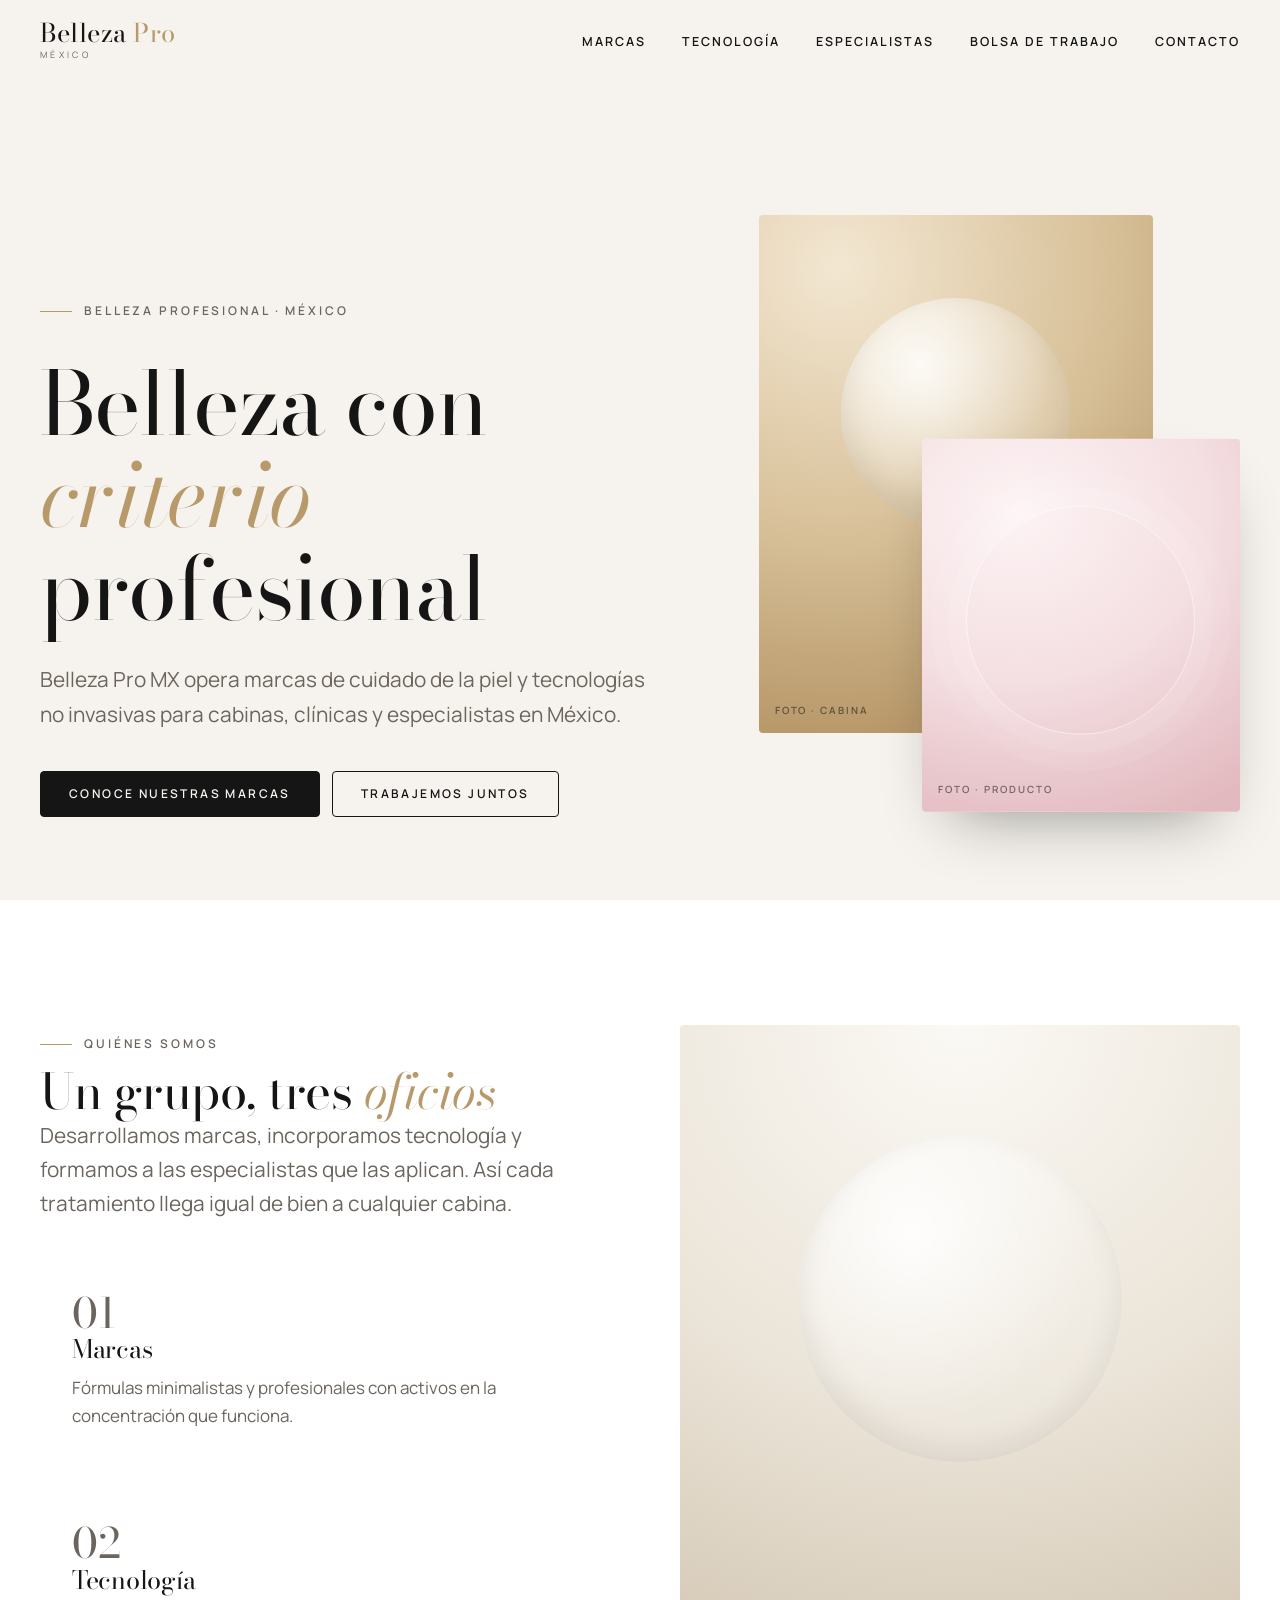
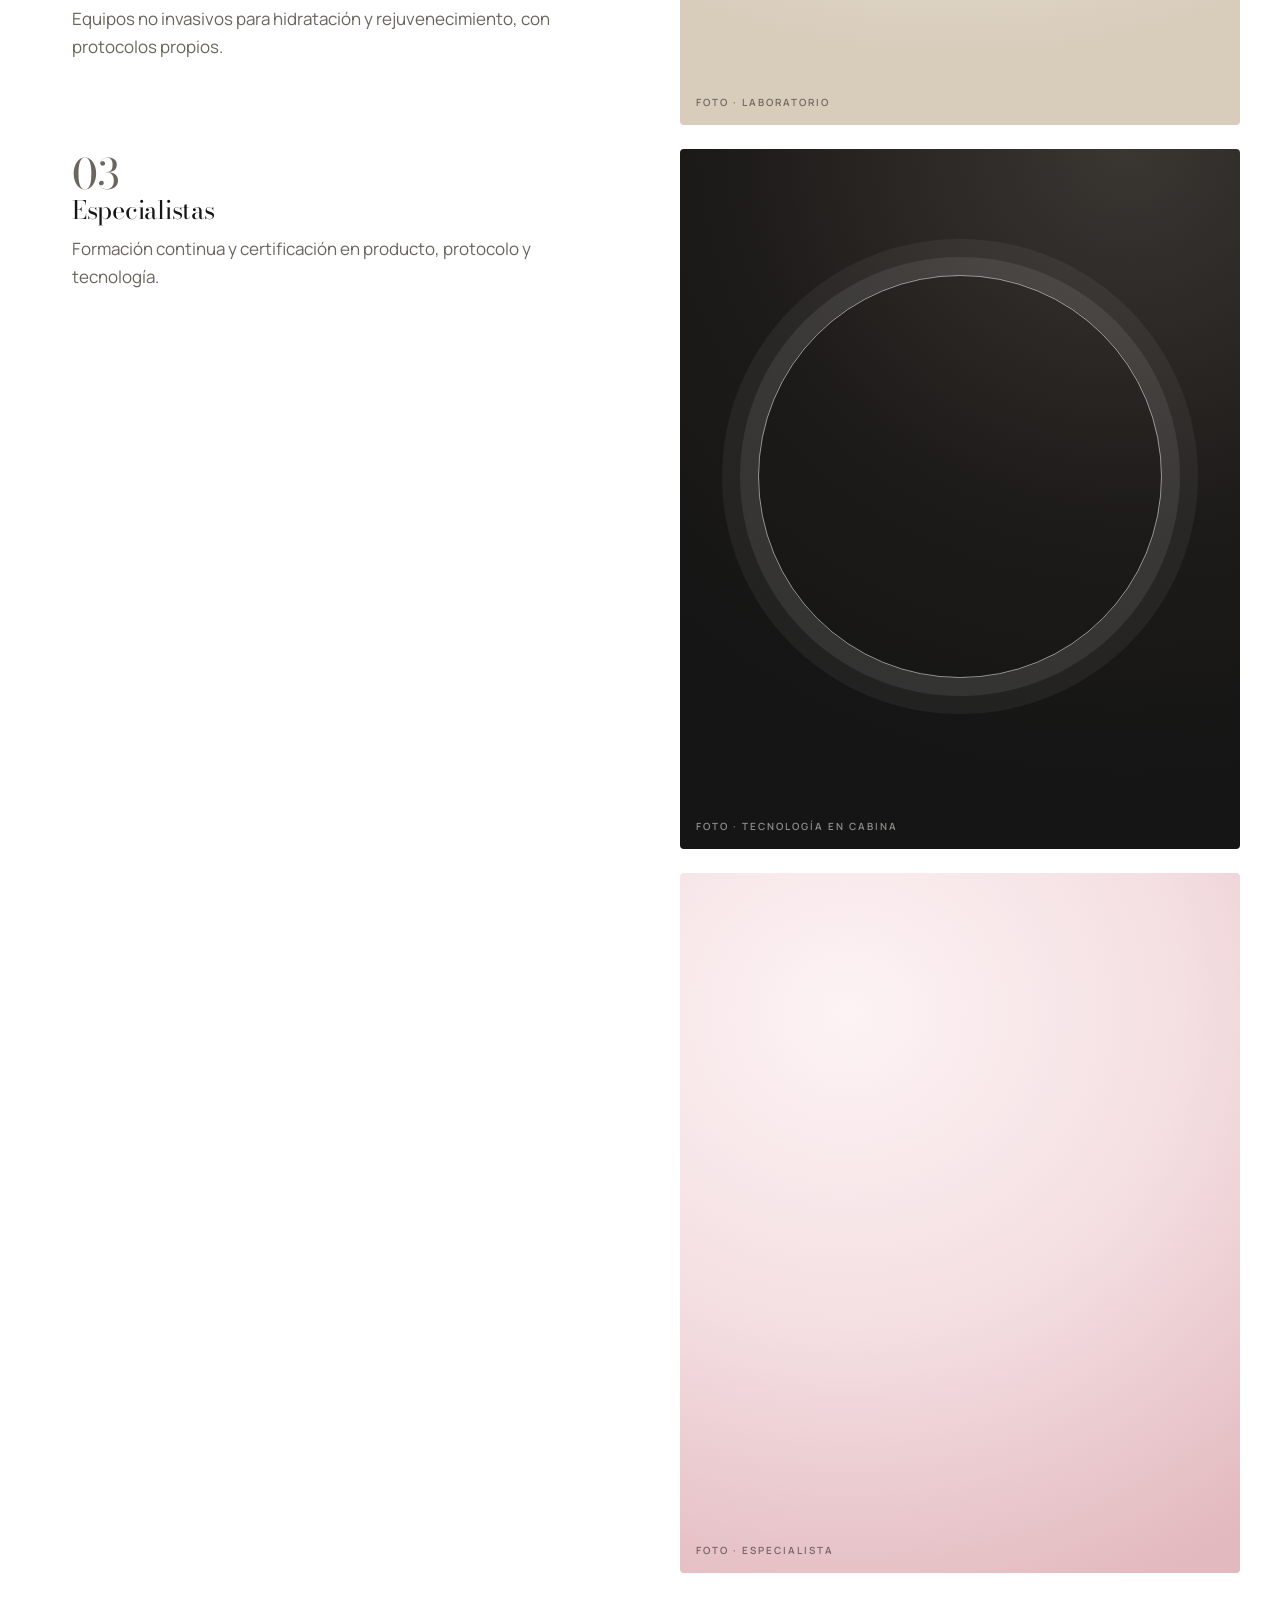
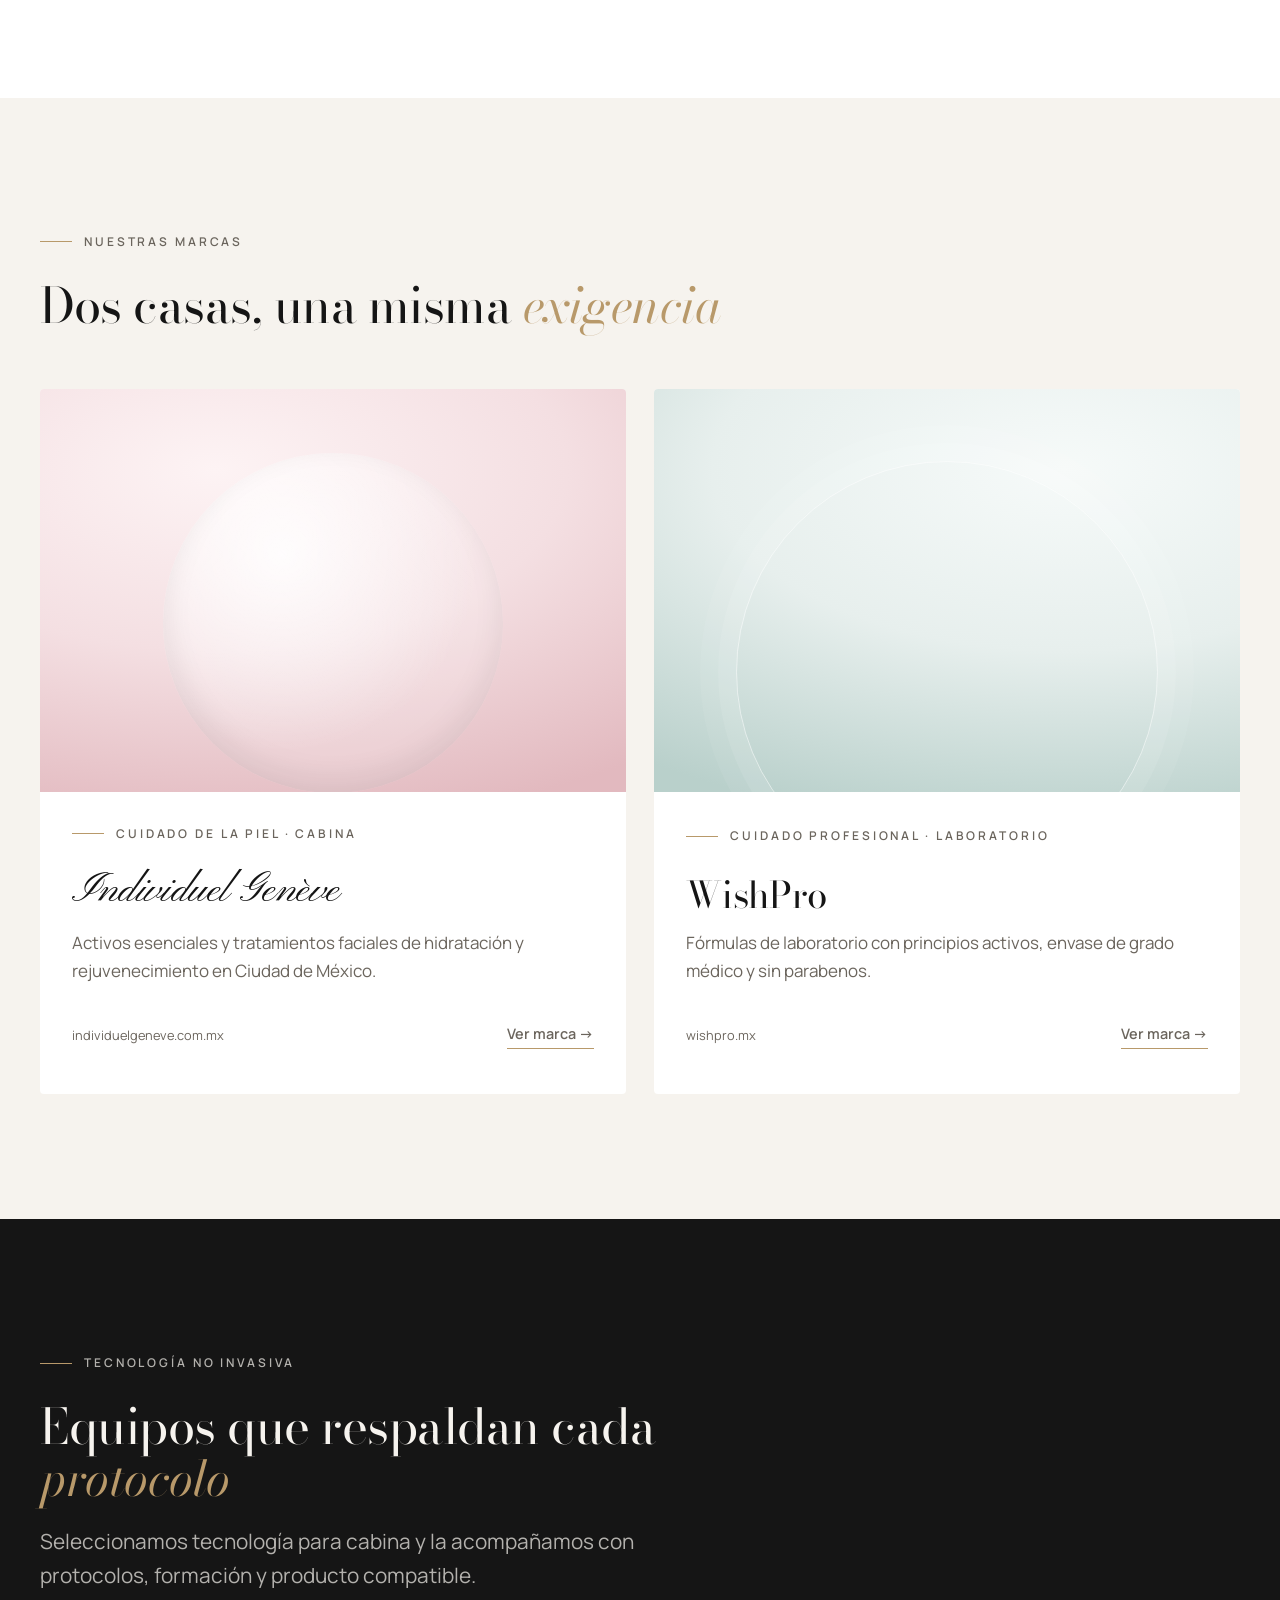
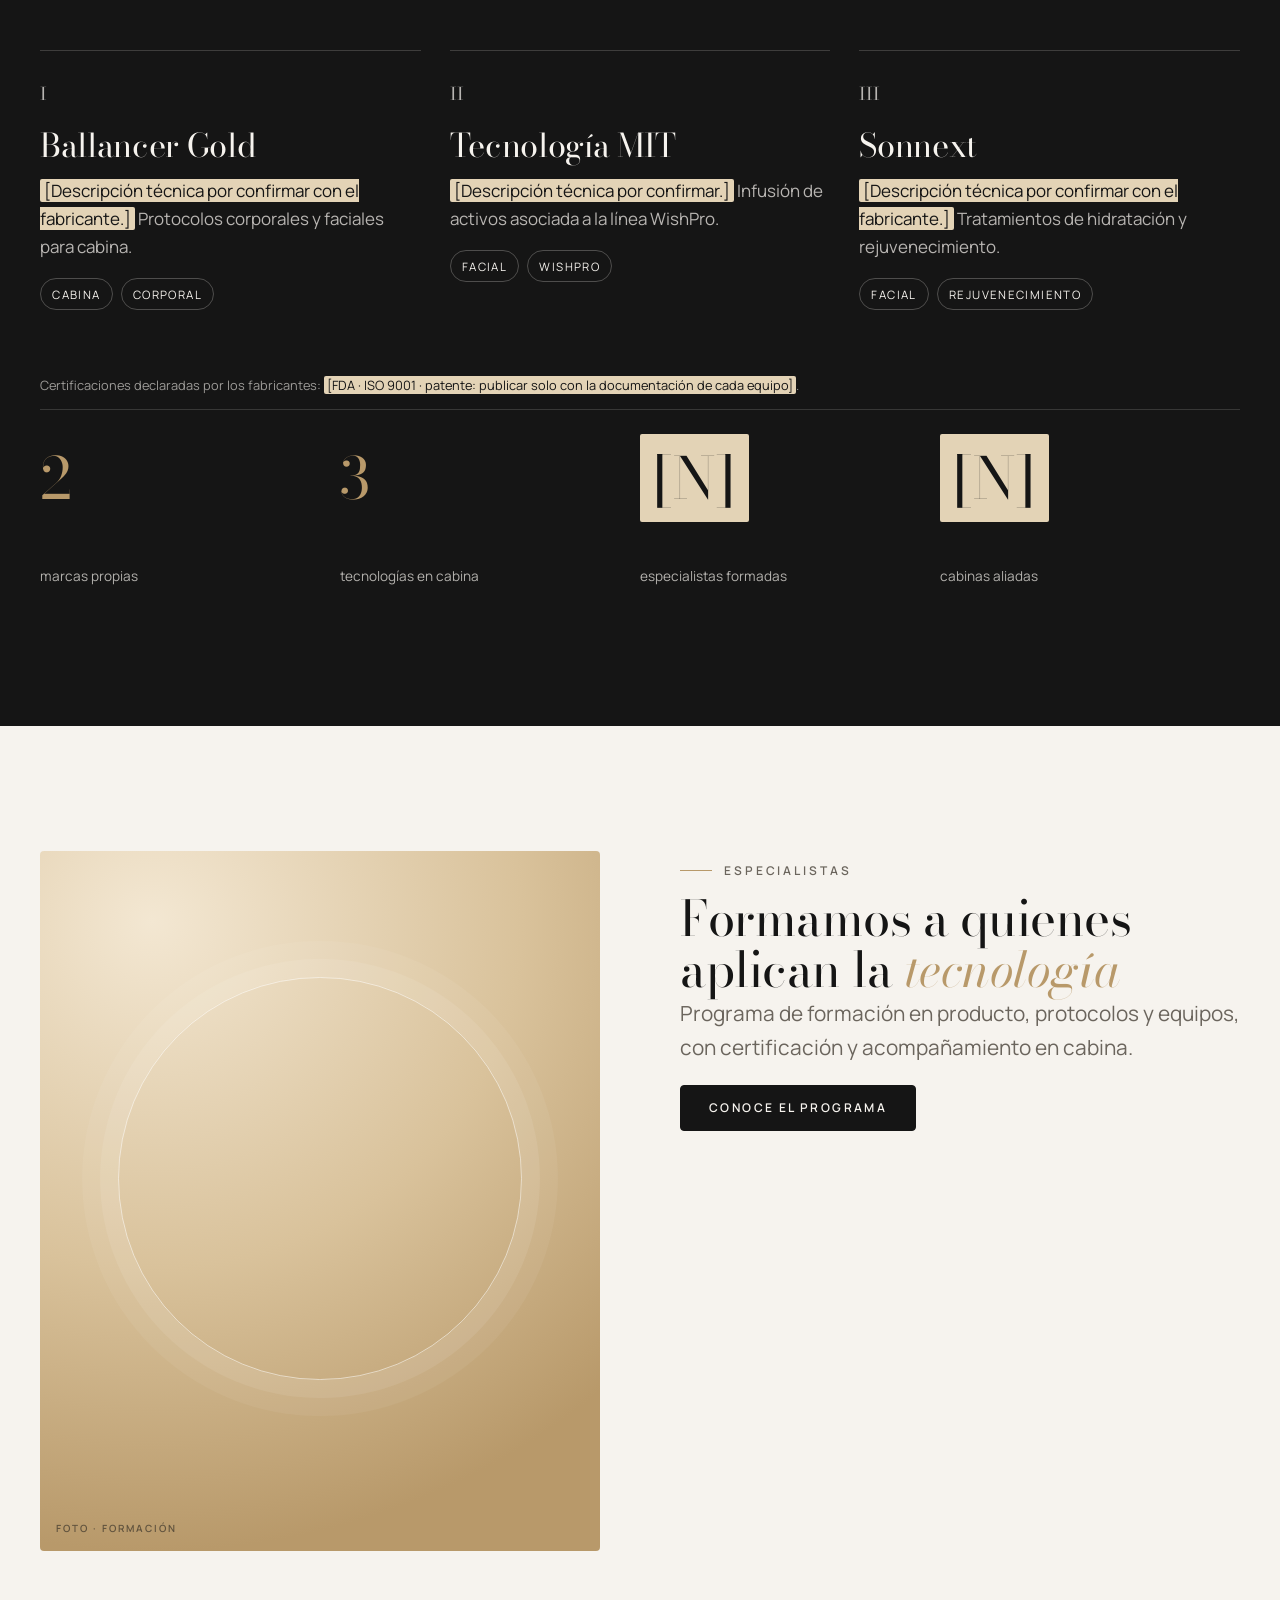
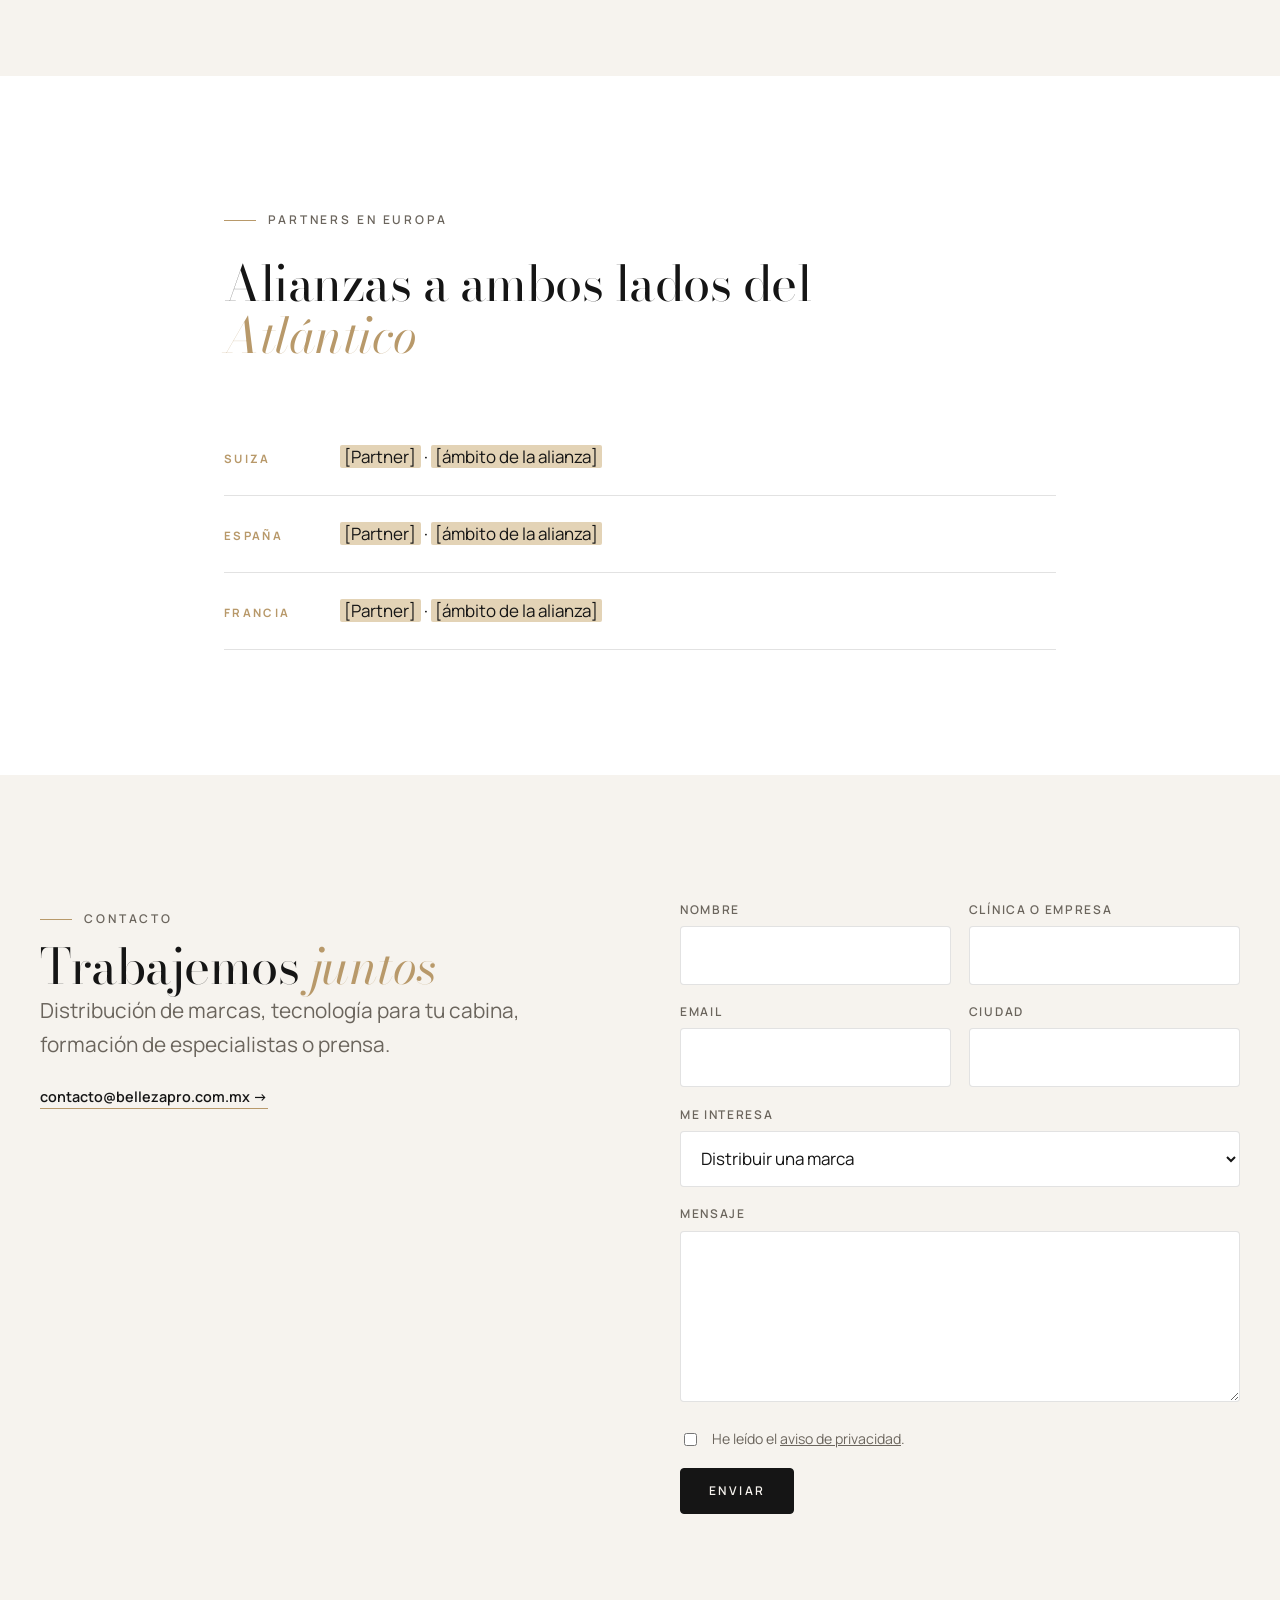
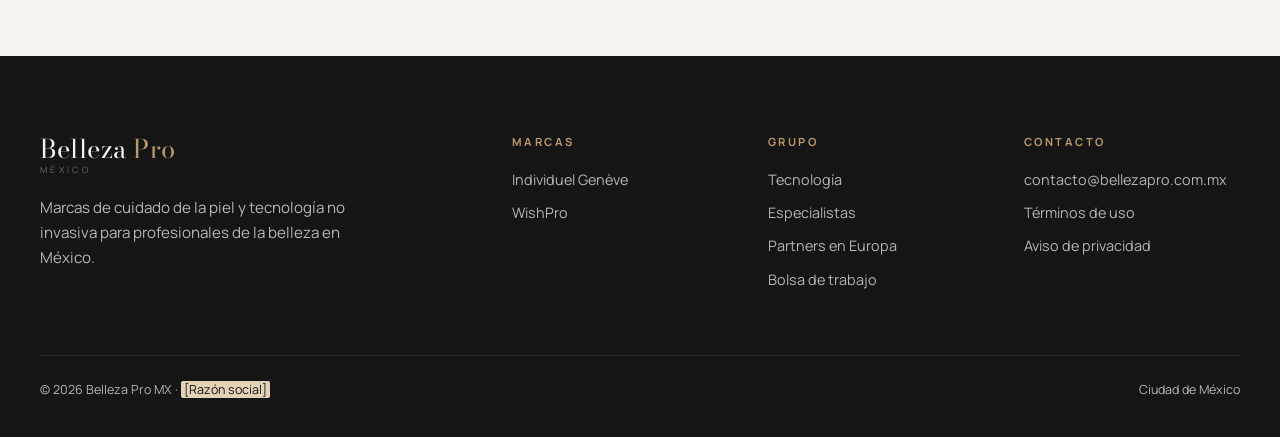
==== index.html @ 28a4e031 "Belleza Pro MX 1.0.0: sitio base Etapa 1 (Variante B) Sitio editorial multimarca estático: portada c" ====
<!DOCTYPE html>
<html lang="es-MX" class="no-js">
<head>
  <meta charset="UTF-8">
  <meta name="viewport" content="width=device-width, initial-scale=1">
  <title>Belleza Pro MX · Marcas y tecnología para la belleza profesional</title>
  <meta name="description" content="Belleza Pro MX opera marcas de cuidado de la piel y tecnologías no invasivas para cabinas, clínicas y especialistas en México: Individuel Genève y WishPro.">
  <link rel="canonical" href="https://bellezapro.com.mx/">
  <meta property="og:title" content="Belleza Pro MX · Marcas y tecnología para la belleza profesional">
  <meta property="og:description" content="Belleza Pro MX opera marcas de cuidado de la piel y tecnologías no invasivas para cabinas, clínicas y especialistas en México: Individuel Genève y WishPro.">
  <meta property="og:url" content="https://bellezapro.com.mx/">
  <meta property="og:type" content="website">
  <meta name="theme-color" content="#151515">
  <link rel="icon" href="/img/favicon.svg" type="image/svg+xml">
  <link rel="preconnect" href="https://fonts.googleapis.com">
  <link rel="preconnect" href="https://fonts.gstatic.com" crossorigin>
  <link href="https://fonts.googleapis.com/css2?family=Bodoni+Moda:ital,opsz,wght@0,6..96,400;1,6..96,400&family=Manrope:wght@400;500;600;700&family=Pinyon+Script&display=swap" rel="stylesheet">
  <link rel="stylesheet" href="/css/site.css">
  <link rel="stylesheet" href="/css/layout.css">
  <link rel="stylesheet" href="/css/brand.css">
  <script src="/js/main.js"></script>
  <script src="/js/parallax.js" defer></script>
  <script src="/js/forms.js" defer></script>
</head>
<body class="">
  <a class="skip-link" href="#main">Saltar al contenido</a>

  <header class="site-header ">
    <nav class="container nav" aria-label="Principal">
      <a class="logo" href="/" aria-label="Belleza Pro MX, inicio">
        <span class="logo__name">Belleza <b>Pro</b></span>
        <span class="logo__tag">México</span>
      </a>
      <button class="nav-toggle" type="button" aria-label="Abrir menú" aria-expanded="false" aria-controls="nav-links"><span></span><span></span><span></span></button>
      <ul class="nav-links" id="nav-links">
        <li><a href="/#marcas">Marcas</a></li>
        <li><a href="/#tecnologia">Tecnología</a></li>
        <li><a href="/especialistas/">Especialistas</a></li>
        <li><a href="/bolsa-de-trabajo/">Bolsa de trabajo</a></li>
        <li><a href="/#contacto">Contacto</a></li>
      </ul>
    </nav>
  </header>

  <main id="main">
    <!-- 1. Hero -->
    <section class="hero">
      <div class="container hero__grid">
        <div>
          <p class="eyebrow">Belleza profesional · México</p>
          <h1>Belleza con <em>criterio</em> profesional</h1>
          <p class="lead">Belleza Pro MX opera marcas de cuidado de la piel y tecnologías no invasivas para cabinas, clínicas y especialistas en México.</p>
          <div class="hero__actions">
            <a class="btn" href="#marcas">Conoce nuestras marcas</a>
            <a class="btn btn--ghost" href="#contacto">Trabajemos juntos</a>
          </div>
        </div>
        <div class="hero__plates" aria-hidden="true">
          <div class="plate plate--gold plate--orb" data-slot="Foto · cabina"></div>
          <div class="plate plate--rose plate--arc" data-speed="-0.08" data-slot="Foto · producto"></div>
        </div>
      </div>
    </section>

    <!-- 2. What we do: sticky text, scrolling plates -->
    <section class="section section--white">
      <div class="container split">
        <div class="split__sticky">
          <p class="eyebrow">Quiénes somos</p>
          <h2>Un grupo, tres <em>oficios</em></h2>
          <p class="lead">Desarrollamos marcas, incorporamos tecnología y formamos a las especialistas que las aplican. Así cada tratamiento llega igual de bien a cualquier cabina.</p>
          <ol class="grid">
            <li class="card reveal"><p class="card__num">01</p><h3>Marcas</h3><p>Fórmulas minimalistas y profesionales con activos en la concentración que funciona.</p></li>
            <li class="card reveal"><p class="card__num">02</p><h3>Tecnología</h3><p>Equipos no invasivos para hidratación y rejuvenecimiento, con protocolos propios.</p></li>
            <li class="card reveal"><p class="card__num">03</p><h3>Especialistas</h3><p>Formación continua y certificación en producto, protocolo y tecnología.</p></li>
          </ol>
        </div>
        <div class="split__plates" aria-hidden="true">
          <div class="plate plate--stone plate--orb reveal" data-slot="Foto · laboratorio"></div>
          <div class="plate plate--ink plate--arc reveal" data-slot="Foto · tecnología en cabina"></div>
          <div class="plate plate--rose reveal" data-slot="Foto · especialista"></div>
        </div>
      </div>
    </section>

    <!-- 3. Houses -->
    <section class="section" id="marcas">
      <div class="container">
        <div class="section-head reveal">
          <p class="eyebrow">Nuestras marcas</p>
          <h2>Dos casas, una misma <em>exigencia</em></h2>
        </div>
        <div class="grid grid--2">
          <a class="house reveal" href="/marcas/individuel-geneve/">
            <div class="plate plate--rose plate--orb" aria-hidden="true"></div>
            <div class="house__body">
              <p class="eyebrow">Cuidado de la piel · Cabina</p>
              <h3 class="house__name--script">Individuel Genève</h3>
              <p>Activos esenciales y tratamientos faciales de hidratación y rejuvenecimiento en Ciudad de México.</p>
              <p class="house__meta"><span>individuelgeneve.com.mx</span><span class="link-arrow">Ver marca</span></p>
            </div>
          </a>
          <a class="house reveal" href="/marcas/wishpro/">
            <div class="plate plate--mint plate--arc" aria-hidden="true"></div>
            <div class="house__body">
              <p class="eyebrow">Cuidado profesional · Laboratorio</p>
              <h3>WishPro</h3>
              <p>Fórmulas de laboratorio con principios activos, envase de grado médico y sin parabenos.</p>
              <p class="house__meta"><span>wishpro.mx</span><span class="link-arrow">Ver marca</span></p>
            </div>
          </a>
        </div>
      </div>
    </section>

    <!-- 4. Technology -->
    <section class="section section--ink" id="tecnologia">
      <div class="container">
        <div class="section-head reveal">
          <p class="eyebrow">Tecnología no invasiva</p>
          <h2>Equipos que respaldan cada <em>protocolo</em></h2>
          <p class="lead">Seleccionamos tecnología para cabina y la acompañamos con protocolos, formación y producto compatible.</p>
        </div>
        <div class="grid grid--3">
          <article class="tech reveal">
            <p class="tech__index">I</p>
            <h3>Ballancer Gold</h3>
            <p><span class="placeholder">[Descripción técnica por confirmar con el fabricante.]</span> Protocolos corporales y faciales para cabina.</p>
            <ul class="tech__tags"><li>Cabina</li><li>Corporal</li></ul>
          </article>
          <article class="tech reveal">
            <p class="tech__index">II</p>
            <h3>Tecnología MIT</h3>
            <p><span class="placeholder">[Descripción técnica por confirmar.]</span> Infusión de activos asociada a la línea WishPro.</p>
            <ul class="tech__tags"><li>Facial</li><li>WishPro</li></ul>
          </article>
          <article class="tech reveal">
            <p class="tech__index">III</p>
            <h3>Sonnext</h3>
            <p><span class="placeholder">[Descripción técnica por confirmar con el fabricante.]</span> Tratamientos de hidratación y rejuvenecimiento.</p>
            <ul class="tech__tags"><li>Facial</li><li>Rejuvenecimiento</li></ul>
          </article>
        </div>
        <p class="certs reveal">Certificaciones declaradas por los fabricantes: <span class="placeholder">[FDA · ISO 9001 · patente: publicar solo con la documentación de cada equipo]</span>.</p>

        <div class="stats reveal">
          <div class="stat"><p class="stat__value">2</p><p class="stat__label">marcas propias</p></div>
          <div class="stat"><p class="stat__value">3</p><p class="stat__label">tecnologías en cabina</p></div>
          <div class="stat"><p class="stat__value"><span class="placeholder">[N]</span></p><p class="stat__label">especialistas formadas</p></div>
          <div class="stat"><p class="stat__value"><span class="placeholder">[N]</span></p><p class="stat__label">cabinas aliadas</p></div>
        </div>
      </div>
    </section>

    <!-- 5. Specialists -->
    <section class="section">
      <div class="container split">
        <div class="plate plate--gold plate--arc reveal split__media" data-slot="Foto · formación" aria-hidden="true"></div>
        <div class="reveal">
          <p class="eyebrow">Especialistas</p>
          <h2>Formamos a quienes aplican la <em>tecnología</em></h2>
          <p class="lead">Programa de formación en producto, protocolos y equipos, con certificación y acompañamiento en cabina.</p>
          <p><a class="btn" href="/especialistas/">Conoce el programa</a></p>
        </div>
      </div>
    </section>

    <!-- 6. Partners -->
    <section class="section section--white" id="partners">
      <div class="container--narrow">
        <div class="section-head reveal">
          <p class="eyebrow">Partners en Europa</p>
          <h2>Alianzas a ambos lados del <em>Atlántico</em></h2>
        </div>
        <ul class="reveal" role="list">
          <li class="partner"><span class="partner__country">Suiza</span><span><span class="placeholder">[Partner]</span> · <span class="placeholder">[ámbito de la alianza]</span></span></li>
          <li class="partner"><span class="partner__country">España</span><span><span class="placeholder">[Partner]</span> · <span class="placeholder">[ámbito de la alianza]</span></span></li>
          <li class="partner"><span class="partner__country">Francia</span><span><span class="placeholder">[Partner]</span> · <span class="placeholder">[ámbito de la alianza]</span></span></li>
        </ul>
      </div>
    </section>

    <!-- 7. Contact -->
    <section class="section" id="contacto">
      <div class="container split">
        <div class="reveal">
          <p class="eyebrow">Contacto</p>
          <h2>Trabajemos <em>juntos</em></h2>
          <p class="lead">Distribución de marcas, tecnología para tu cabina, formación de especialistas o prensa.</p>
          <p><a class="link-arrow" href="mailto:contacto@bellezapro.com.mx">contacto@bellezapro.com.mx</a></p>
        </div>
        <form class="form reveal" data-mailto="contacto@bellezapro.com.mx" data-subject="Contacto desde bellezapro.com.mx">
          <div class="form__row">
            <div><label class="form-label" for="c-name">Nombre</label><input class="field" id="c-name" name="nombre" required autocomplete="name"></div>
            <div><label class="form-label" for="c-org">Clínica o empresa</label><input class="field" id="c-org" name="empresa" autocomplete="organization"></div>
          </div>
          <div class="form__row">
            <div><label class="form-label" for="c-email">Email</label><input class="field" id="c-email" name="email" type="email" required autocomplete="email"></div>
            <div><label class="form-label" for="c-city">Ciudad</label><input class="field" id="c-city" name="ciudad" autocomplete="address-level2"></div>
          </div>
          <div>
            <label class="form-label" for="c-topic">Me interesa</label>
            <select class="field" id="c-topic" name="interes">
              <option>Distribuir una marca</option>
              <option>Tecnología para mi cabina</option>
              <option>Formación de especialistas</option>
              <option>Prensa</option>
              <option>Otro</option>
            </select>
          </div>
          <div><label class="form-label" for="c-msg">Mensaje</label><textarea class="field" id="c-msg" name="mensaje" rows="5" required maxlength="1500"></textarea></div>
          <label class="check"><input type="checkbox" required> <span>He leído el <a href="/privacidad.html">aviso de privacidad</a>.</span></label>
          <p><button class="btn" type="submit">Enviar</button></p>
          <p class="form__note" data-sent hidden>Abrimos tu correo con el mensaje listo. Si no se abrió, escríbenos a contacto@bellezapro.com.mx.</p>
        </form>
      </div>
    </section>
  </main>

  <footer class="site-footer">
    <div class="container">
      <div class="footer-grid">
        <div>
          <a class="logo" href="/"><span class="logo__name">Belleza <b>Pro</b></span><span class="logo__tag">México</span></a>
          <p class="lead">Marcas de cuidado de la piel y tecnología no invasiva para profesionales de la belleza en México.</p>
        </div>
        <div>
          <h2>Marcas</h2>
          <ul>
            <li><a href="/marcas/individuel-geneve/">Individuel Genève</a></li>
            <li><a href="/marcas/wishpro/">WishPro</a></li>
          </ul>
        </div>
        <div>
          <h2>Grupo</h2>
          <ul>
            <li><a href="/#tecnologia">Tecnología</a></li>
            <li><a href="/especialistas/">Especialistas</a></li>
            <li><a href="/#partners">Partners en Europa</a></li>
            <li><a href="/bolsa-de-trabajo/">Bolsa de trabajo</a></li>
          </ul>
        </div>
        <div>
          <h2>Contacto</h2>
          <ul>
            <li><a href="mailto:contacto@bellezapro.com.mx">contacto@bellezapro.com.mx</a></li>
            <li><a href="/terminos.html">Términos de uso</a></li>
            <li><a href="/privacidad.html">Aviso de privacidad</a></li>
          </ul>
        </div>
      </div>
      <div class="footer-bottom">
        <p>© <span data-year>2026</span> Belleza Pro MX · <span class="placeholder">[Razón social]</span></p>
        <p>Ciudad de México</p>
      </div>
    </div>
  </footer>
</body>
</html>
---- css/site.css ----
/* ==========================================================================
   Belleza Pro MX — site.css  (v1.0.0)
   Layer 1 of 3: brand tokens, typography and small components.
   Structure, sections and parallax live in layout.css; brand pages in brand.css.
   Style guide: "Atelier" — ivory, ink and champagne gold.
   ========================================================================== */

/* 1. Tokens ---------------------------------------------------------------- */
:root {
  /* Palette */
  --ink:        #151515;  /* 30% — type, dark sections            */
  --ivory:      #f6f3ee;  /* 60% — page canvas                    */
  --champagne:  #b8996a;  /* 10% — rules, numbers, active states   */
  --champagne-light: #e3d3b6;
  --stone:      #6b655d;  /* captions, secondary copy (AA on ivory) */
  --white:      #ffffff;  /* cards                                 */
  --line:       rgba(21, 21, 21, 0.12);

  /* Brand accents (one per house, used on brand pages and cards) */
  --individuel: #f4dfe2;  /* light pink, from individuelgeneve.com.mx */
  --individuel-deep: #c4848e;
  --wishpro:    #e7efed;  /* clinical mint, from wishpro.mx */
  --wishpro-deep: #3f6f68;

  /* Semantic roles */
  --color-bg:      var(--ivory);
  --color-text:    var(--ink);
  --color-muted:   var(--stone);
  --color-accent:  var(--champagne);
  --color-surface: var(--white);

  /* Fonts */
  --font-display: "Bodoni Moda", "Didot", "Bodoni 72", Georgia, serif;
  --font-body:    "Manrope", system-ui, -apple-system, "Segoe UI", sans-serif;

  /* Fluid type scale (360px → 1440px) */
  --step-display: clamp(2.75rem, 1.6rem + 5vw, 5.5rem);
  --step-h2:      clamp(2rem, 1.55rem + 1.9vw, 3.25rem);
  --step-h3:      clamp(1.3rem, 1.18rem + 0.5vw, 1.65rem);
  --step-body:    clamp(1rem, 0.97rem + 0.15vw, 1.0625rem);
  --step-meta:    0.75rem;

  /* Spacing and motion */
  --gutter: clamp(1rem, 0.5rem + 2.5vw, 2.5rem);
  --section: clamp(4.5rem, 3rem + 6vw, 9rem);
  --radius: 4px;
  --ease: cubic-bezier(.2, .7, .2, 1);
}

/* 2. Base ------------------------------------------------------------------ */
*, *::before, *::after { box-sizing: border-box; }
html { background: var(--color-bg); scroll-behavior: smooth; -webkit-text-size-adjust: 100%; }
body {
  margin: 0;
  font-family: var(--font-body);
  font-size: var(--step-body);
  line-height: 1.65;
  color: var(--color-text);
  background: var(--color-bg);
  -webkit-font-smoothing: antialiased;
  overflow-x: hidden;
}
img, svg { display: block; max-width: 100%; }
a { color: inherit; }
::selection { background: var(--champagne-light); color: var(--ink); }
:focus-visible { outline: 2px solid var(--champagne); outline-offset: 3px; }

h1, h2, h3 { font-family: var(--font-display); font-weight: 400; line-height: 1.05; margin: 0; letter-spacing: -0.01em; }
h1 { font-size: var(--step-display); }
h2 { font-size: var(--step-h2); }
h3 { font-size: var(--step-h3); line-height: 1.2; }
h1 em, h2 em { font-style: italic; color: var(--champagne); }
p { margin: 0 0 1em; }

/* 3. Components ------------------------------------------------------------ */
.eyebrow {
  display: inline-flex; align-items: center; gap: .75rem;
  font-size: var(--step-meta); font-weight: 600; letter-spacing: .24em; text-transform: uppercase;
  color: var(--color-muted);
}
.eyebrow::before { content: ''; width: 2rem; height: 1px; background: var(--champagne); }

.lead { font-size: clamp(1.1rem, 1rem + .4vw, 1.3rem); color: var(--color-muted); max-width: 38rem; }

.btn {
  display: inline-flex; align-items: center; gap: .6rem;
  padding: 1rem 1.75rem;
  font: 600 .75rem/1 var(--font-body); letter-spacing: .2em; text-transform: uppercase; text-decoration: none;
  border: 1px solid var(--ink); border-radius: var(--radius);
  background: var(--ink); color: var(--ivory);
  transition: background .3s var(--ease), color .3s var(--ease), border-color .3s var(--ease);
  cursor: pointer;
}
.btn:hover { background: transparent; color: var(--ink); }
.btn--ghost { background: transparent; color: var(--ink); }
.btn--ghost:hover { background: var(--ink); color: var(--ivory); }
.btn--gold { background: var(--champagne); border-color: var(--champagne); color: var(--ink); }
.btn--gold:hover { background: transparent; color: var(--champagne); }
.btn--light { background: var(--ivory); border-color: var(--ivory); color: var(--ink); }
.btn--light:hover { background: transparent; color: var(--ivory); }

.link-arrow { font-weight: 600; font-size: .9rem; text-decoration: none; border-bottom: 1px solid var(--champagne); padding-bottom: 2px; }
.link-arrow::after { content: ' →'; }

.rule { border: 0; border-top: 1px solid var(--line); margin: 0; }

.placeholder { background: var(--champagne-light); color: var(--ink); padding: 0 .25em; border-radius: 2px; }

.field {
  width: 100%; padding: .9rem 1rem;
  font: inherit; color: var(--ink);
  background: var(--white); border: 1px solid var(--line); border-radius: var(--radius);
}
.field:focus { outline: none; border-color: var(--champagne); box-shadow: 0 0 0 3px rgba(184, 153, 106, .25); }
label.form-label { display: block; font-size: var(--step-meta); font-weight: 600; letter-spacing: .14em; text-transform: uppercase; color: var(--stone); margin-bottom: .4rem; }

.visually-hidden { position: absolute !important; width: 1px; height: 1px; overflow: hidden; clip: rect(0 0 0 0); white-space: nowrap; }
.skip-link { position: absolute; left: -999px; top: .5rem; background: var(--white); padding: .5rem 1rem; z-index: 100; }
.skip-link:focus { left: .5rem; }
---- css/layout.css ----
/* ==========================================================================
   Belleza Pro MX — layout.css  (v1.0.0)
   Layer 2 of 3: structure — header, sections, grids, sticky split, parallax plates, footer.
   ========================================================================== */

.container { width: min(100% - 2 * var(--gutter), 76rem); margin-inline: auto; }
.container--narrow { width: min(100% - 2 * var(--gutter), 52rem); margin-inline: auto; }
.section { padding-block: var(--section); }
.section--ink { background: var(--ink); color: var(--ivory); }
.section--ink .eyebrow, .section--ink .lead { color: rgba(246, 243, 238, .7); }
.section--white { background: var(--white); }
.section-head { margin-bottom: clamp(2.5rem, 2rem + 2vw, 4.5rem); max-width: 46rem; }
.section-head h2 { margin-top: 1rem; }
.section-head .lead { margin-top: 1.25rem; }

/* 1. Header ---------------------------------------------------------------- */
.site-header {
  position: fixed; inset: 0 0 auto; z-index: 50;
  transition: background .4s var(--ease), box-shadow .4s var(--ease), color .4s var(--ease);
}
.site-header.is-scrolled, .site-header--solid { background: rgba(246, 243, 238, .94); backdrop-filter: blur(10px); box-shadow: 0 1px 0 var(--line); }
.nav { display: flex; align-items: center; justify-content: space-between; height: 5rem; }
.logo { text-decoration: none; display: flex; flex-direction: column; line-height: 1; }
.logo__name { font-family: var(--font-display); font-size: 1.6rem; letter-spacing: .02em; }
.logo__name b { font-weight: 400; color: var(--champagne); }
.logo__tag { font-size: .55rem; letter-spacing: .38em; text-transform: uppercase; color: var(--stone); margin-top: .3rem; }
.nav-links { display: flex; gap: 2.25rem; list-style: none; margin: 0; padding: 0; }
.nav-links a { font-size: .78rem; font-weight: 600; letter-spacing: .16em; text-transform: uppercase; text-decoration: none; padding-block: .4rem; border-bottom: 1px solid transparent; transition: border-color .3s; }
.nav-links a:hover, .nav-links a[aria-current="page"] { border-color: var(--champagne); }
.nav-toggle { display: none; background: none; border: 0; padding: .5rem; cursor: pointer; }
.nav-toggle span { display: block; width: 24px; height: 1.5px; background: var(--ink); margin: 6px 0; transition: transform .3s; }

@media (max-width: 900px) {
  .nav-toggle { display: block; z-index: 2; }
  .nav-links {
    position: fixed; inset: 0; flex-direction: column; justify-content: center; align-items: center; gap: 2rem;
    background: var(--ivory); opacity: 0; visibility: hidden; transition: opacity .3s, visibility .3s;
  }
  .nav-links a { font-family: var(--font-display); font-size: 2rem; letter-spacing: 0; text-transform: none; font-weight: 400; }
  .nav-open .nav-links { opacity: 1; visibility: visible; }
  .nav-open .nav-toggle span:nth-child(1) { transform: translateY(7.5px) rotate(45deg); }
  .nav-open .nav-toggle span:nth-child(2) { opacity: 0; }
  .nav-open .nav-toggle span:nth-child(3) { transform: translateY(-7.5px) rotate(-45deg); }
}

/* 2. Hero ------------------------------------------------------------------ */
.hero { min-height: 100svh; display: grid; align-items: end; padding-top: 7rem; padding-bottom: clamp(3rem, 2rem + 4vw, 6rem); position: relative; overflow: hidden; }
.hero__grid { display: grid; grid-template-columns: 1.15fr .85fr; gap: clamp(2rem, 1rem + 4vw, 5rem); align-items: end; }
.hero h1 { margin-top: 1.5rem; }
.hero .lead { margin-top: 1.75rem; }
.hero__actions { display: flex; flex-wrap: wrap; gap: .75rem; margin-top: 2.5rem; }
.hero__plates { position: relative; aspect-ratio: 4 / 5; }
.hero__plates .plate:first-child { position: absolute; inset: 0 18% 14% 0; }
.hero__plates .plate:last-child { position: absolute; inset: 38% 0 0 34%; box-shadow: 0 30px 60px -30px rgba(21,21,21,.45); }
.hero--page { min-height: 70svh; }
.hero--page .hero__grid { grid-template-columns: 1fr; }

@media (max-width: 900px) {
  .hero__grid { grid-template-columns: 1fr; }
  .hero__plates { max-width: 26rem; width: 100%; margin-inline: auto; }
}

/* 3. Plates: image slots. Until photographs exist they render as tinted art with the slot name.
      To place a photograph: <figure class="plate"><img src="/images/..." alt="..."></figure> */
.plate { position: relative; margin: 0; overflow: hidden; border-radius: var(--radius); background: var(--champagne-light); }
.plate img { width: 100%; height: 100%; object-fit: cover; }
.plate[data-slot]::after {
  content: attr(data-slot);
  position: absolute; left: 1rem; bottom: .9rem; right: 1rem;
  font-size: .62rem; font-weight: 600; letter-spacing: .2em; text-transform: uppercase; color: rgba(21,21,21,.55);
}
.plate--gold  { background: radial-gradient(120% 90% at 20% 10%, #f3e7d2 0%, #d9c29b 55%, #b8996a 100%); }
.plate--ink   { background: radial-gradient(120% 90% at 80% 0%, #3a3632 0%, #1d1b19 60%, #151515 100%); }
.plate--ink[data-slot]::after { color: rgba(246,243,238,.55); }
.plate--rose  { background: radial-gradient(120% 90% at 30% 20%, #fdf3f4 0%, #f4dfe2 50%, #e2b9bf 100%); }
.plate--mint  { background: radial-gradient(120% 90% at 70% 20%, #f6faf9 0%, #e7efed 50%, #b9d0cb 100%); }
.plate--stone { background: radial-gradient(120% 90% at 50% 0%, #fbf9f5 0%, #ebe4d8 60%, #d8cdbb 100%); }
/* Abstract droplet / arc ornaments so empty plates still read as designed */
.plate--orb::before {
  content: ''; position: absolute; width: 58%; aspect-ratio: 1; left: 21%; top: 16%; border-radius: 50%;
  background: radial-gradient(circle at 35% 30%, rgba(255,255,255,.85), rgba(255,255,255,0) 60%), rgba(255,255,255,.18);
  box-shadow: inset 0 -12px 30px rgba(21,21,21,.08);
}
.plate--arc::before {
  content: ''; position: absolute; inset: 18% 14% auto; aspect-ratio: 1; border-radius: 50%;
  border: 1px solid rgba(255,255,255,.55); box-shadow: 0 0 0 18px rgba(255,255,255,.08), 0 0 0 36px rgba(255,255,255,.05);
}

/* Parallax (js/parallax.js moves [data-speed] elements; off with prefers-reduced-motion) */
[data-speed] { will-change: transform; }

/* 4. Grids ----------------------------------------------------------------- */
.grid { display: grid; gap: clamp(1.25rem, 1rem + 1vw, 2rem); }
.grid--2 { grid-template-columns: repeat(2, minmax(0, 1fr)); }
.grid--3 { grid-template-columns: repeat(3, minmax(0, 1fr)); }
.grid--4 { grid-template-columns: repeat(4, minmax(0, 1fr)); }
@media (max-width: 900px) { .grid--3, .grid--4 { grid-template-columns: repeat(2, minmax(0, 1fr)); } }
@media (max-width: 600px) { .grid--2, .grid--3, .grid--4 { grid-template-columns: 1fr; } }

/* 5. Sticky split: text stays while plates scroll ------------------------- */
.split { display: grid; grid-template-columns: 1fr 1fr; gap: clamp(2rem, 1rem + 5vw, 6rem); align-items: start; }
.split__sticky { position: sticky; top: 7rem; }
.split__plates { display: grid; gap: 1.5rem; }
.split__plates .plate { aspect-ratio: 4 / 5; }
@media (max-width: 900px) { .split { grid-template-columns: 1fr; } .split__sticky { position: static; } .split__plates .plate { aspect-ratio: 16 / 10; } }

/* 6. Stats band ------------------------------------------------------------ */
.stats { display: grid; grid-template-columns: repeat(4, 1fr); border-top: 1px solid rgba(246,243,238,.15); }
.stat { padding: 2.5rem 1.5rem 0 0; }
.stat__value { font-family: var(--font-display); font-size: clamp(2.5rem, 2rem + 2vw, 4rem); color: var(--champagne); line-height: 1; }
.stat__label { font-size: .85rem; margin-top: .75rem; color: rgba(246,243,238,.7); }
@media (max-width: 700px) { .stats { grid-template-columns: repeat(2, 1fr); } }

/* 7. Footer ---------------------------------------------------------------- */
.site-footer { background: var(--ink); color: rgba(246,243,238,.72); padding-top: 5rem; font-size: .9rem; }
.site-footer .logo__name { color: var(--ivory); }
.site-footer .lead { color: rgba(246,243,238,.72); font-size: .95rem; margin-top: 1.25rem; max-width: 22rem; }
.footer-grid { display: grid; grid-template-columns: 2fr 1fr 1fr 1fr; gap: 2.5rem; padding-bottom: 4rem; }
.footer-grid h2 { font-family: var(--font-body); font-size: .7rem; font-weight: 700; letter-spacing: .22em; text-transform: uppercase; color: var(--champagne); margin-bottom: 1.25rem; }
.footer-grid ul { list-style: none; margin: 0; padding: 0; display: grid; gap: .6rem; }
.footer-grid a { text-decoration: none; }
.footer-grid a:hover { color: var(--ivory); }
.footer-bottom { border-top: 1px solid rgba(246,243,238,.12); padding-block: 1.5rem; display: flex; justify-content: space-between; gap: 1rem; flex-wrap: wrap; font-size: .78rem; }
@media (max-width: 800px) { .footer-grid { grid-template-columns: 1fr 1fr; } }

/* 8. Reveal on scroll (js/main.js adds .is-in) ---------------------------- */
.reveal { opacity: 0; transform: translateY(24px); transition: opacity 1s var(--ease), transform 1s var(--ease); }
.reveal.is-in { opacity: 1; transform: none; }
.no-js .reveal { opacity: 1; transform: none; }

@media (prefers-reduced-motion: reduce) {
  html { scroll-behavior: auto; }
  .reveal { opacity: 1; transform: none; transition: none; }
  [data-speed] { transform: none !important; }
}

/* 9. Lists used as grids, media in splits --------------------------------- */
ol.grid, ul.grid, ul[role="list"] { list-style: none; margin: 0; padding: 0; }
.split__media { aspect-ratio: 4 / 5; }
@media (max-width: 900px) { .split__media { aspect-ratio: 16 / 10; } }
.split .grid { margin-top: 2.5rem; }
---- css/brand.css ----
/* ==========================================================================
   Belleza Pro MX — brand.css  (v1.0.0)
   Layer 3 of 3: brand components — house cards, technologies, specialists, partners, jobs, forms,
   and one theme per house (body.brand--<marca>). Add a new house = add one theme block here.
   ========================================================================== */

/* 1. House cards (home) ---------------------------------------------------- */
.house { display: grid; grid-template-rows: auto 1fr; text-decoration: none; background: var(--white); border-radius: var(--radius); overflow: hidden; transition: transform .5s var(--ease), box-shadow .5s var(--ease); }
.house:hover { transform: translateY(-4px); box-shadow: 0 30px 60px -40px rgba(21,21,21,.45); }
.house .plate { aspect-ratio: 16 / 11; border-radius: 0; }
.house__body { padding: 2rem; display: flex; flex-direction: column; }
.house__body h3 { font-size: clamp(1.8rem, 1.5rem + 1vw, 2.4rem); margin: .75rem 0 .75rem; }
.house__body p { color: var(--stone); flex: 1; }
.house__meta { display: flex; justify-content: space-between; align-items: center; margin-top: 1.25rem; font-size: .8rem; color: var(--stone); }
.house__name--script { font-family: "Pinyon Script", var(--font-display); font-size: 2.6rem !important; }

/* 2. Technologies ---------------------------------------------------------- */
.tech { border-top: 1px solid rgba(246,243,238,.18); padding-top: 1.75rem; }
.tech__index { font-family: var(--font-display); color: var(--champagne); font-size: 1.1rem; }
.tech h3 { margin: .75rem 0; font-size: clamp(1.6rem, 1.4rem + .8vw, 2.2rem); }
.tech p { color: rgba(246,243,238,.72); }
.tech__tags { display: flex; flex-wrap: wrap; gap: .5rem; margin-top: 1rem; padding: 0; list-style: none; }
.tech__tags li { font-size: .72rem; letter-spacing: .12em; text-transform: uppercase; border: 1px solid rgba(246,243,238,.25); padding: .35rem .7rem; border-radius: 99px; }
.certs { margin-top: 3rem; font-size: .8rem; color: rgba(246,243,238,.6); }

/* 3. Specialists / partners ----------------------------------------------- */
.card { background: var(--white); border-radius: var(--radius); padding: 2rem; }
.card h3 { margin-bottom: .6rem; }
.card p { color: var(--stone); margin: 0; }
.card__num { font-family: var(--font-display); font-size: 2.6rem; color: var(--champagne); line-height: 1; margin-bottom: 1.25rem; }
.partner { display: flex; gap: 1.25rem; align-items: baseline; padding-block: 1.5rem; border-bottom: 1px solid var(--line); }
.partner__country { font-size: .72rem; font-weight: 700; letter-spacing: .2em; text-transform: uppercase; color: var(--champagne); min-width: 6rem; }

/* 4. Jobs ------------------------------------------------------------------ */
.jobs { list-style: none; margin: 0; padding: 0; border-top: 1px solid var(--line); }
.job { border-bottom: 1px solid var(--line); }
.job summary { display: grid; grid-template-columns: 1fr auto auto; gap: 1.5rem; align-items: baseline; padding-block: 1.75rem; cursor: pointer; list-style: none; }
.job summary::-webkit-details-marker { display: none; }
.job summary h3 { font-size: clamp(1.4rem, 1.2rem + .8vw, 2rem); }
.job__meta { font-size: .8rem; color: var(--stone); }
.job__toggle { font-size: 1.5rem; line-height: 1; color: var(--champagne); transition: transform .3s; }
.job[open] .job__toggle { transform: rotate(45deg); }
.job__body { padding-bottom: 2rem; max-width: 46rem; color: var(--stone); }
.job__body ul { padding-left: 1.2rem; }
@media (max-width: 640px) { .job summary { grid-template-columns: 1fr auto; } .job__meta { grid-column: 1; grid-row: 2; } }

/* 5. Forms ----------------------------------------------------------------- */
.form { display: grid; gap: 1.1rem; }
.form__row { display: grid; grid-template-columns: 1fr 1fr; gap: 1.1rem; }
@media (max-width: 600px) { .form__row { grid-template-columns: 1fr; } }
.form__note { font-size: .78rem; color: var(--stone); }
.check { display: flex; gap: .75rem; font-size: .88rem; color: var(--stone); }
.check input { margin-top: .3rem; accent-color: var(--ink); }

/* 6. Legal ------------------------------------------------------------------ */
.legal h2 { font-size: clamp(1.5rem, 1.3rem + .8vw, 2rem); margin: 3rem 0 1rem; }
.legal p, .legal li { color: var(--stone); }

/* 7. House themes ---------------------------------------------------------- */
.brand--individuel { --color-bg: #fffafa; --color-accent: var(--individuel-deep); }
.brand--individuel .hero { background: radial-gradient(70% 60% at 85% 20%, var(--individuel) 0%, transparent 70%), var(--color-bg); }
.brand--individuel h1 em, .brand--individuel h2 em { color: var(--individuel-deep); font-family: "Pinyon Script", var(--font-display); font-style: normal; font-size: 1.15em; }
.brand--individuel .eyebrow::before { background: var(--individuel-deep); }

.brand--wishpro { --color-bg: #f7faf9; --color-accent: var(--wishpro-deep); }
.brand--wishpro .hero { background: radial-gradient(70% 60% at 85% 20%, var(--wishpro) 0%, transparent 70%), var(--color-bg); }
.brand--wishpro h1 em, .brand--wishpro h2 em { color: var(--wishpro-deep); }
.brand--wishpro .eyebrow::before { background: var(--wishpro-deep); }
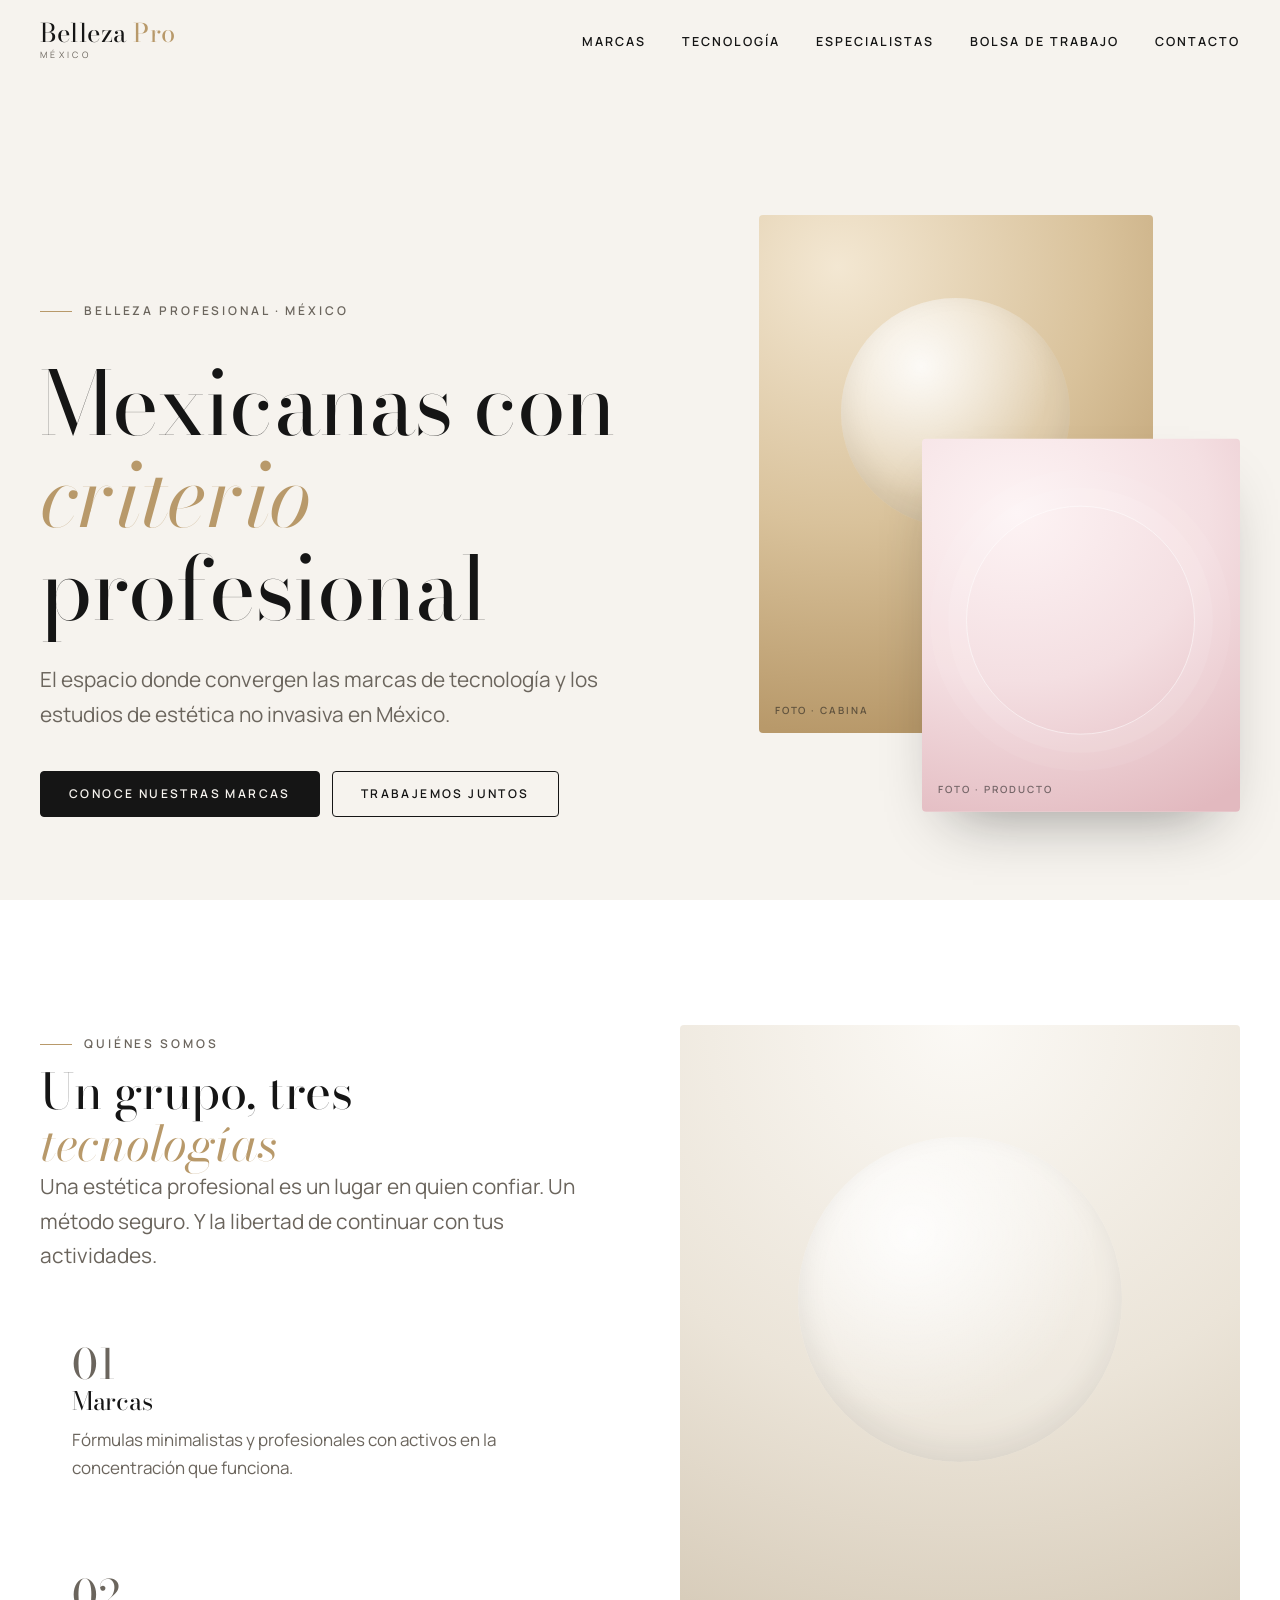
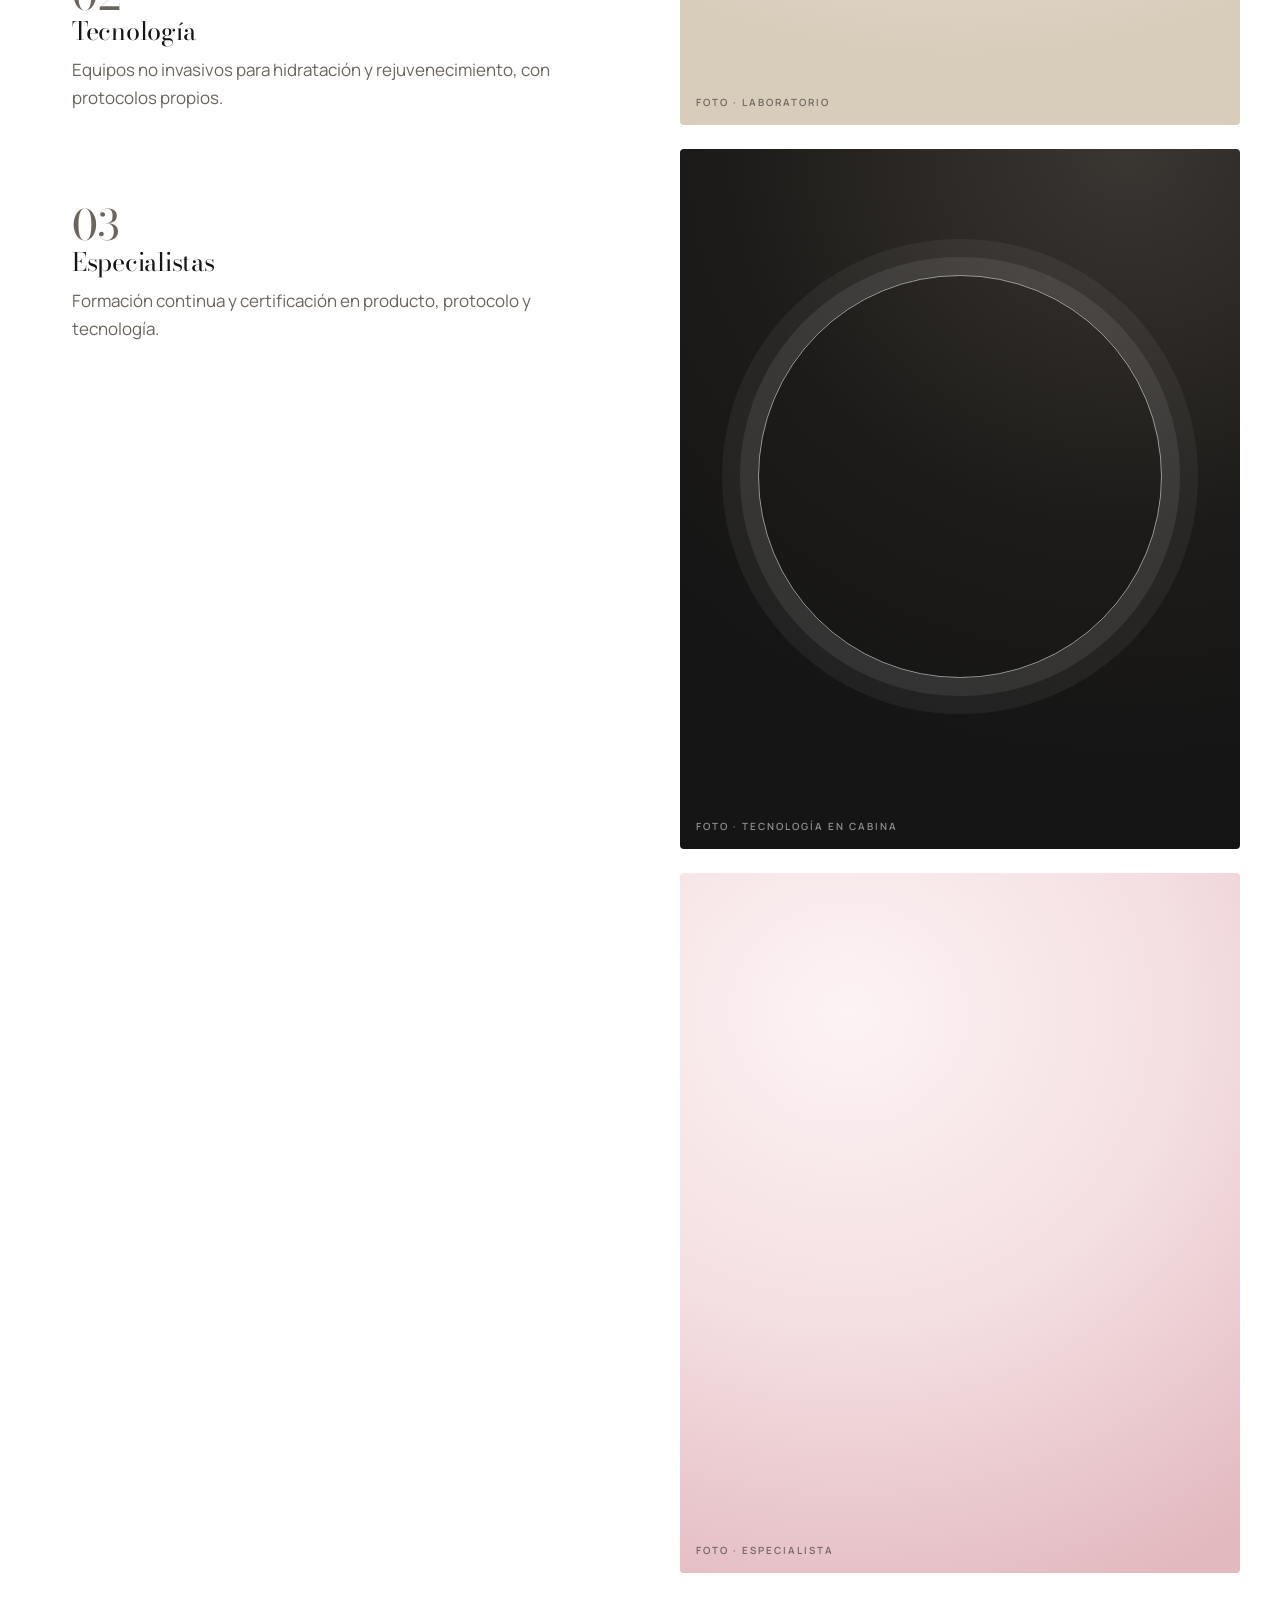
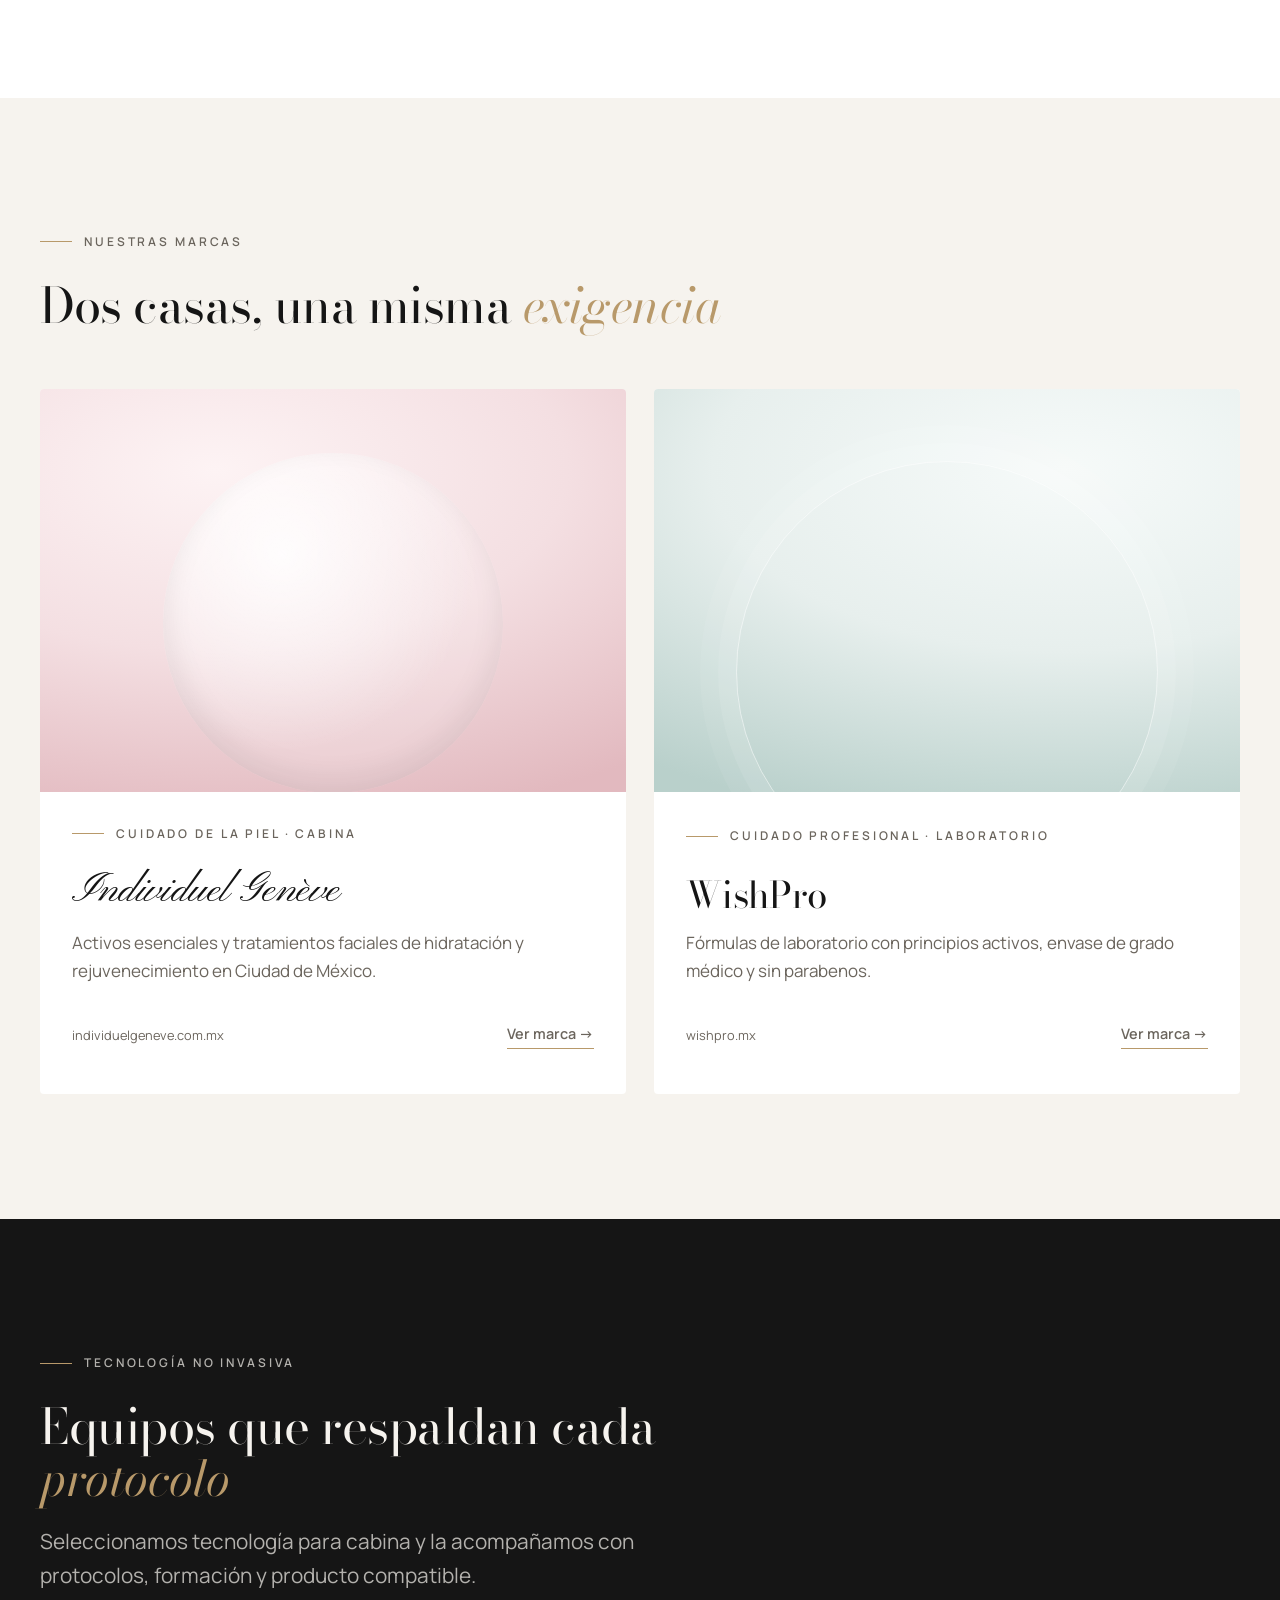
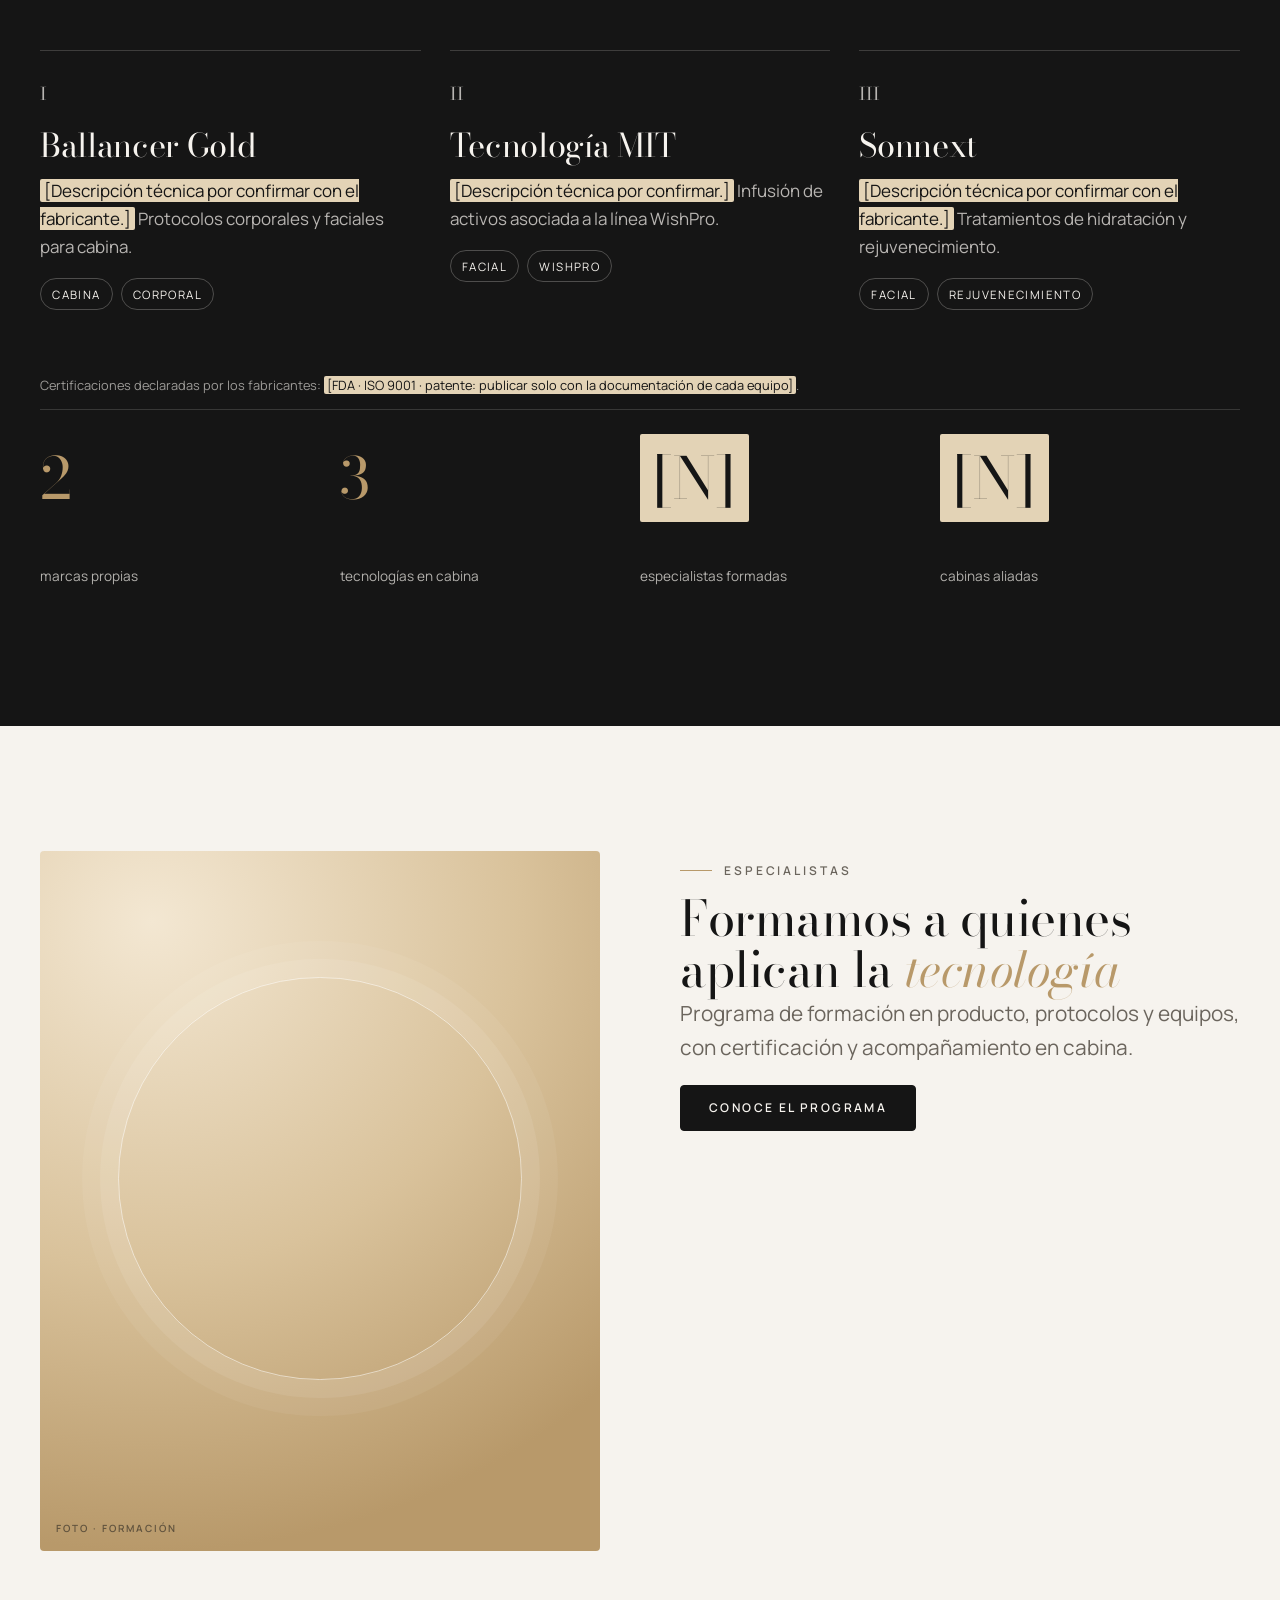
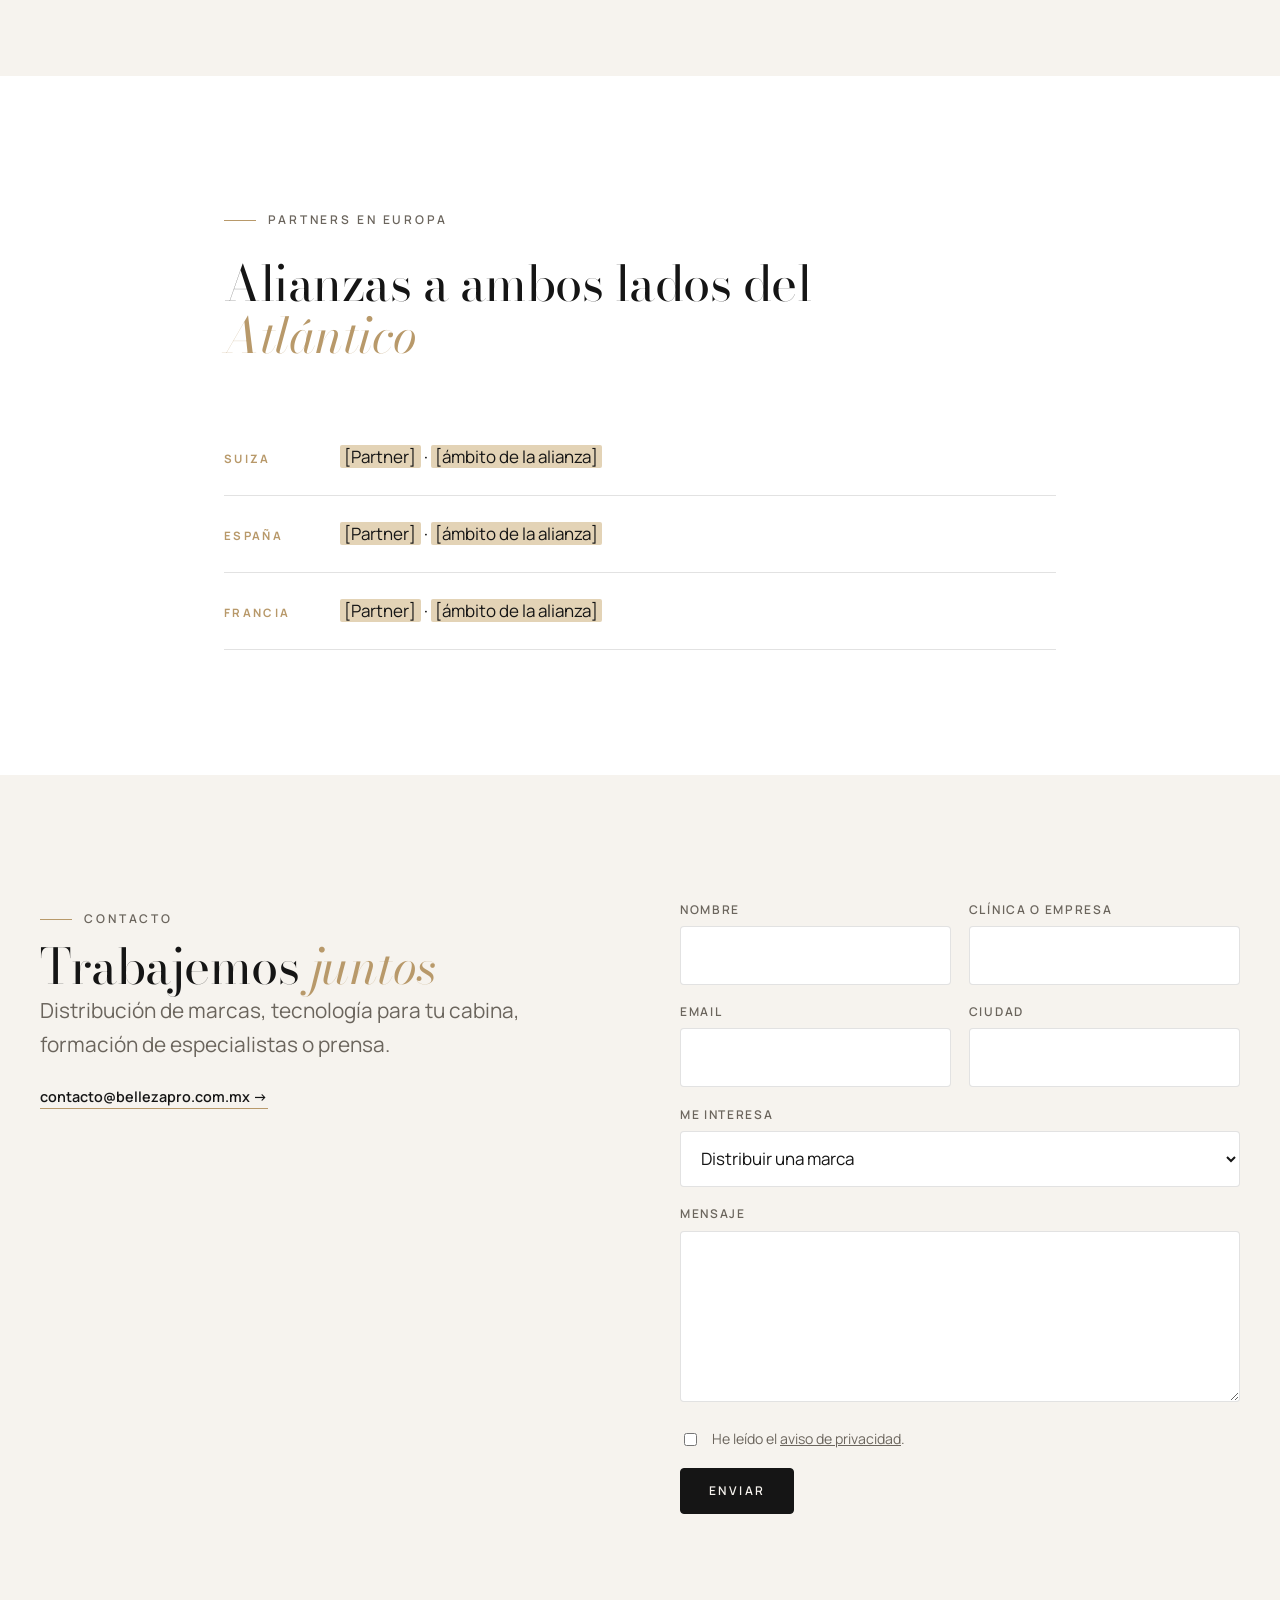
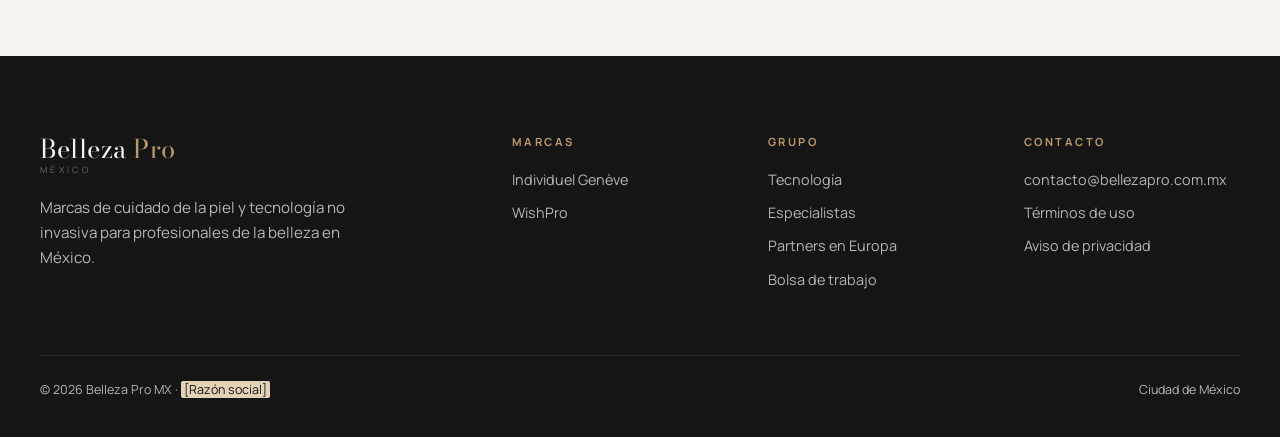
==== commit 5793d0a2: "Update index.html" ====
--- a/index.html
+++ b/index.html
@@ -48,8 +48,8 @@
       <div class="container hero__grid">
         <div>
           <p class="eyebrow">Belleza profesional · México</p>
-          <h1>Belleza con <em>criterio</em> profesional</h1>
-          <p class="lead">Belleza Pro MX opera marcas de cuidado de la piel y tecnologías no invasivas para cabinas, clínicas y especialistas en México.</p>
+          <h1>Mexicanas con <em>criterio</em> profesional</h1>
+          <p class="lead">El espacio donde convergen las marcas de tecnología y los estudios de estética no invasiva en México.</p>
           <div class="hero__actions">
             <a class="btn" href="#marcas">Conoce nuestras marcas</a>
             <a class="btn btn--ghost" href="#contacto">Trabajemos juntos</a>
@@ -67,8 +67,8 @@
       <div class="container split">
         <div class="split__sticky">
           <p class="eyebrow">Quiénes somos</p>
-          <h2>Un grupo, tres <em>oficios</em></h2>
-          <p class="lead">Desarrollamos marcas, incorporamos tecnología y formamos a las especialistas que las aplican. Así cada tratamiento llega igual de bien a cualquier cabina.</p>
+          <h2>Un grupo, tres <em>tecnologías</em></h2>
+          <p class="lead">Una estética profesional es un lugar en quien confiar. Un método seguro. Y la libertad de continuar con tus actividades.</p>
           <ol class="grid">
             <li class="card reveal"><p class="card__num">01</p><h3>Marcas</h3><p>Fórmulas minimalistas y profesionales con activos en la concentración que funciona.</p></li>
             <li class="card reveal"><p class="card__num">02</p><h3>Tecnología</h3><p>Equipos no invasivos para hidratación y rejuvenecimiento, con protocolos propios.</p></li>
